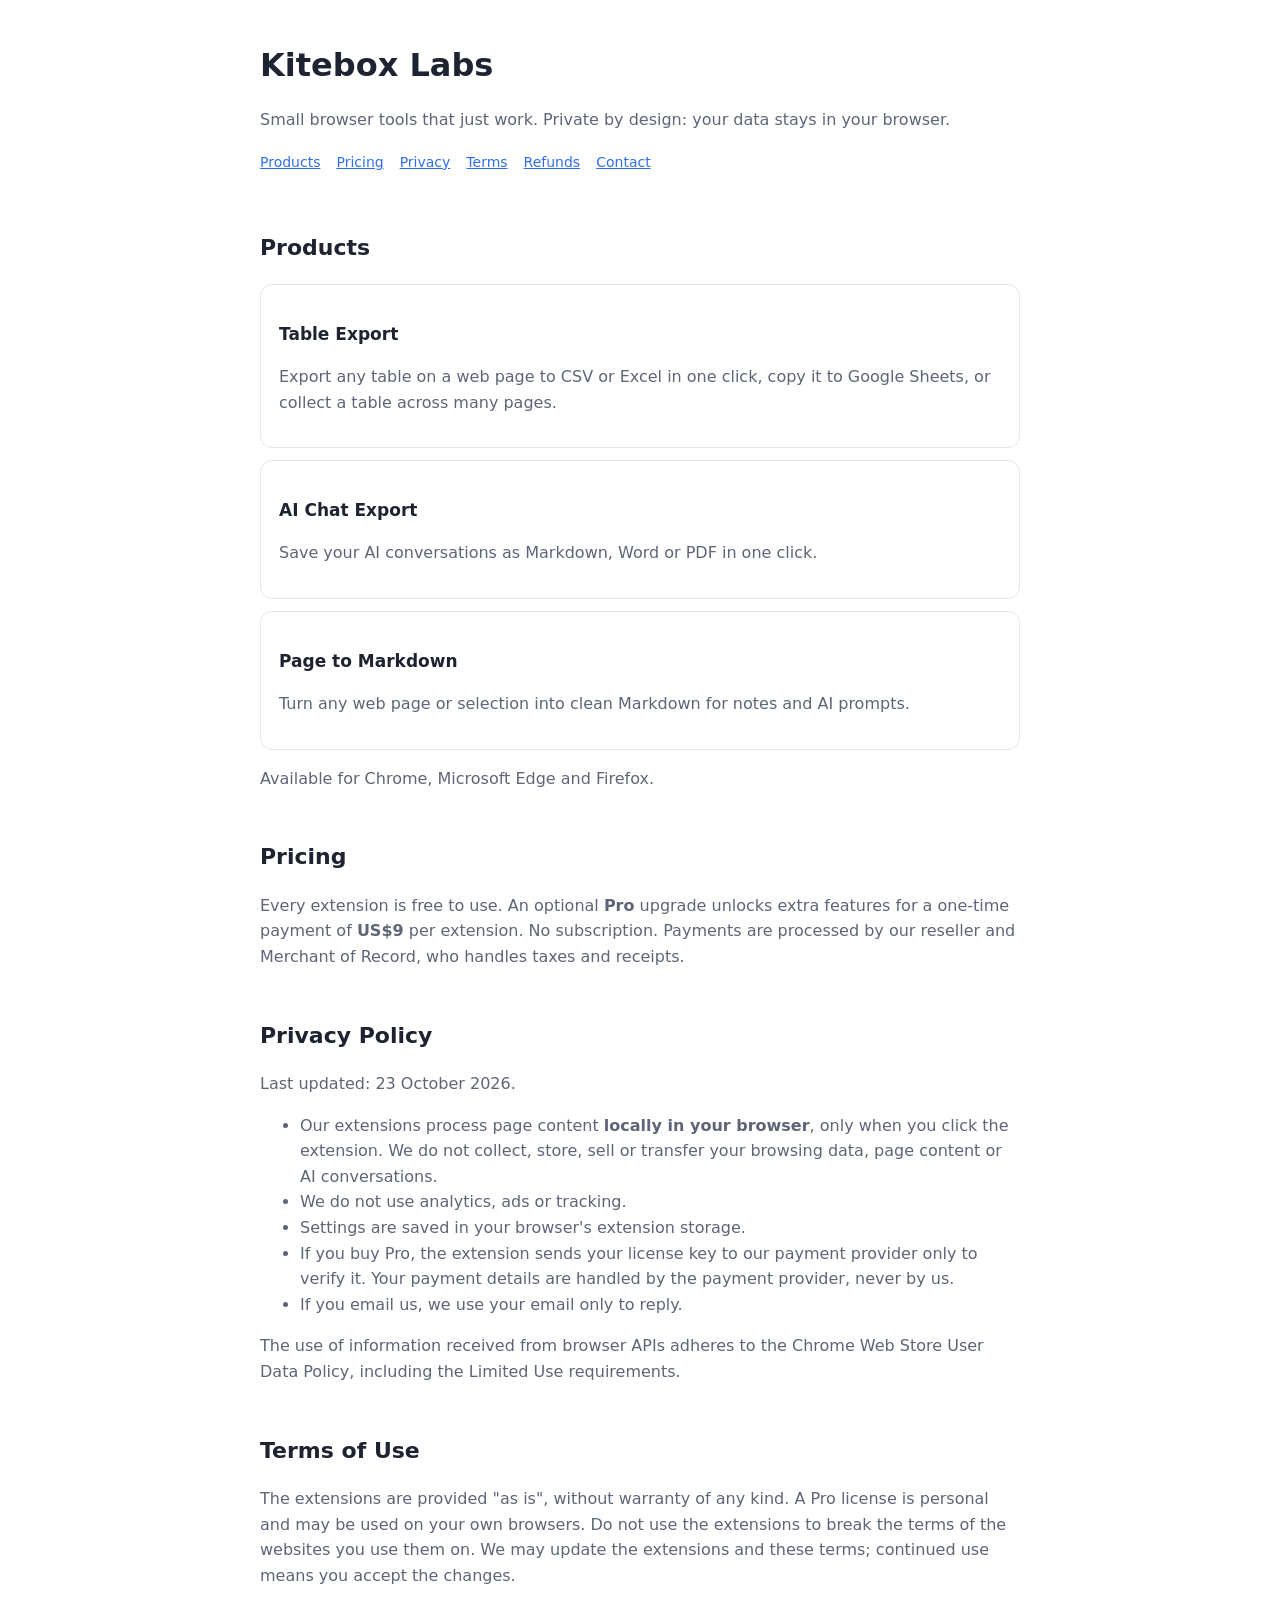
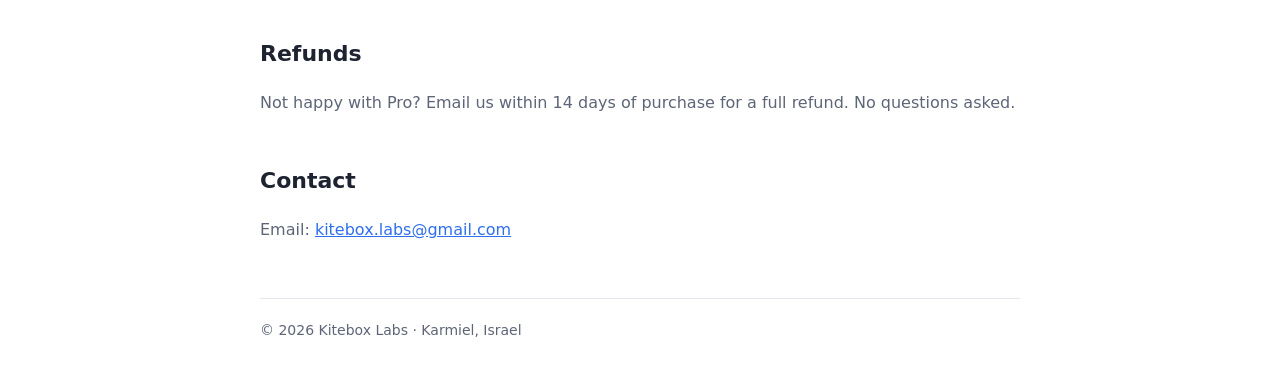
==== index.html @ cab083e5 "Add initial index.html for Kitebox Labs website Initial commit of the index.html file containing the" ====
<!doctype html>
<html lang="en">
<head>
<meta charset="utf-8">
<meta name="viewport" content="width=device-width,initial-scale=1">
<title>Kitebox Labs — small browser tools that just work</title>
<meta name="description" content="Kitebox Labs makes simple, private browser extensions: export tables to Excel, save AI chats, clip pages to Markdown.">
<style>
:root{--bg:#fff;--fg:#1d2330;--mu:#5d6577;--ln:#e4e7ee;--ac:#2f6fed}
@media(prefers-color-scheme:dark){:root{--bg:#14171d;--fg:#e8ebf2;--mu:#9aa2b4;--ln:#2b303b;--ac:#6f9bf7}}
body{margin:0;background:var(--bg);color:var(--fg);font:16px/1.6 system-ui,-apple-system,"Segoe UI",sans-serif}
.w{max-width:760px;margin:0 auto;padding:0 20px}
header{padding:40px 0 8px}h1{font-size:32px;margin:0}h2{margin-top:48px;font-size:22px}h3{margin:20px 0 4px;font-size:17px}
p,li{color:var(--mu)}a{color:var(--ac)}nav a{margin-right:16px;font-size:14px}
.card{border:1px solid var(--ln);border-radius:12px;padding:16px 18px;margin:12px 0}
footer{border-top:1px solid var(--ln);margin-top:56px;padding:20px 0 40px;font-size:14px;color:var(--mu)}
</style>
</head>
<body><div class="w">
<header><h1>Kitebox Labs</h1><p>Small browser tools that just work. Private by design: your data stays in your browser.</p>
<nav><a href="#products">Products</a><a href="#pricing">Pricing</a><a href="#privacy">Privacy</a><a href="#terms">Terms</a><a href="#refunds">Refunds</a><a href="#contact">Contact</a></nav></header>

<h2 id="products">Products</h2>
<div class="card" id="table-export"><h3>Table Export</h3><p>Export any table on a web page to CSV or Excel in one click, copy it to Google Sheets, or collect a table across many pages.</p></div>
<div class="card" id="ai-chat-export"><h3>AI Chat Export</h3><p>Save your AI conversations as Markdown, Word or PDF in one click.</p></div>
<div class="card" id="page-markdown"><h3>Page to Markdown</h3><p>Turn any web page or selection into clean Markdown for notes and AI prompts.</p></div>
<p>Available for Chrome, Microsoft Edge and Firefox.</p>

<h2 id="pricing">Pricing</h2>
<p>Every extension is free to use. An optional <b>Pro</b> upgrade unlocks extra features for a one-time payment of <b>US$9</b> per extension. No subscription. Payments are processed by our reseller and Merchant of Record, who handles taxes and receipts.</p>

<h2 id="privacy">Privacy Policy</h2>
<p>Last updated: 23 October 2026.</p>
<ul>
<li>Our extensions process page content <b>locally in your browser</b>, only when you click the extension. We do not collect, store, sell or transfer your browsing data, page content or AI conversations.</li>
<li>We do not use analytics, ads or tracking.</li>
<li>Settings are saved in your browser's extension storage.</li>
<li>If you buy Pro, the extension sends your license key to our payment provider only to verify it. Your payment details are handled by the payment provider, never by us.</li>
<li>If you email us, we use your email only to reply.</li>
</ul>
<p>The use of information received from browser APIs adheres to the Chrome Web Store User Data Policy, including the Limited Use requirements.</p>

<h2 id="terms">Terms of Use</h2>
<p>The extensions are provided "as is", without warranty of any kind. A Pro license is personal and may be used on your own browsers. Do not use the extensions to break the terms of the websites you use them on. We may update the extensions and these terms; continued use means you accept the changes.</p>

<h2 id="refunds">Refunds</h2>
<p>Not happy with Pro? Email us within 14 days of purchase for a full refund. No questions asked.</p>

<h2 id="contact">Contact</h2>
<p>Email: <a href="mailto:kitebox.labs@gmail.com">kitebox.labs@gmail.com</a></p>

<footer>© 2026 Kitebox Labs · Karmiel, Israel</footer>
</div></body>
</html>
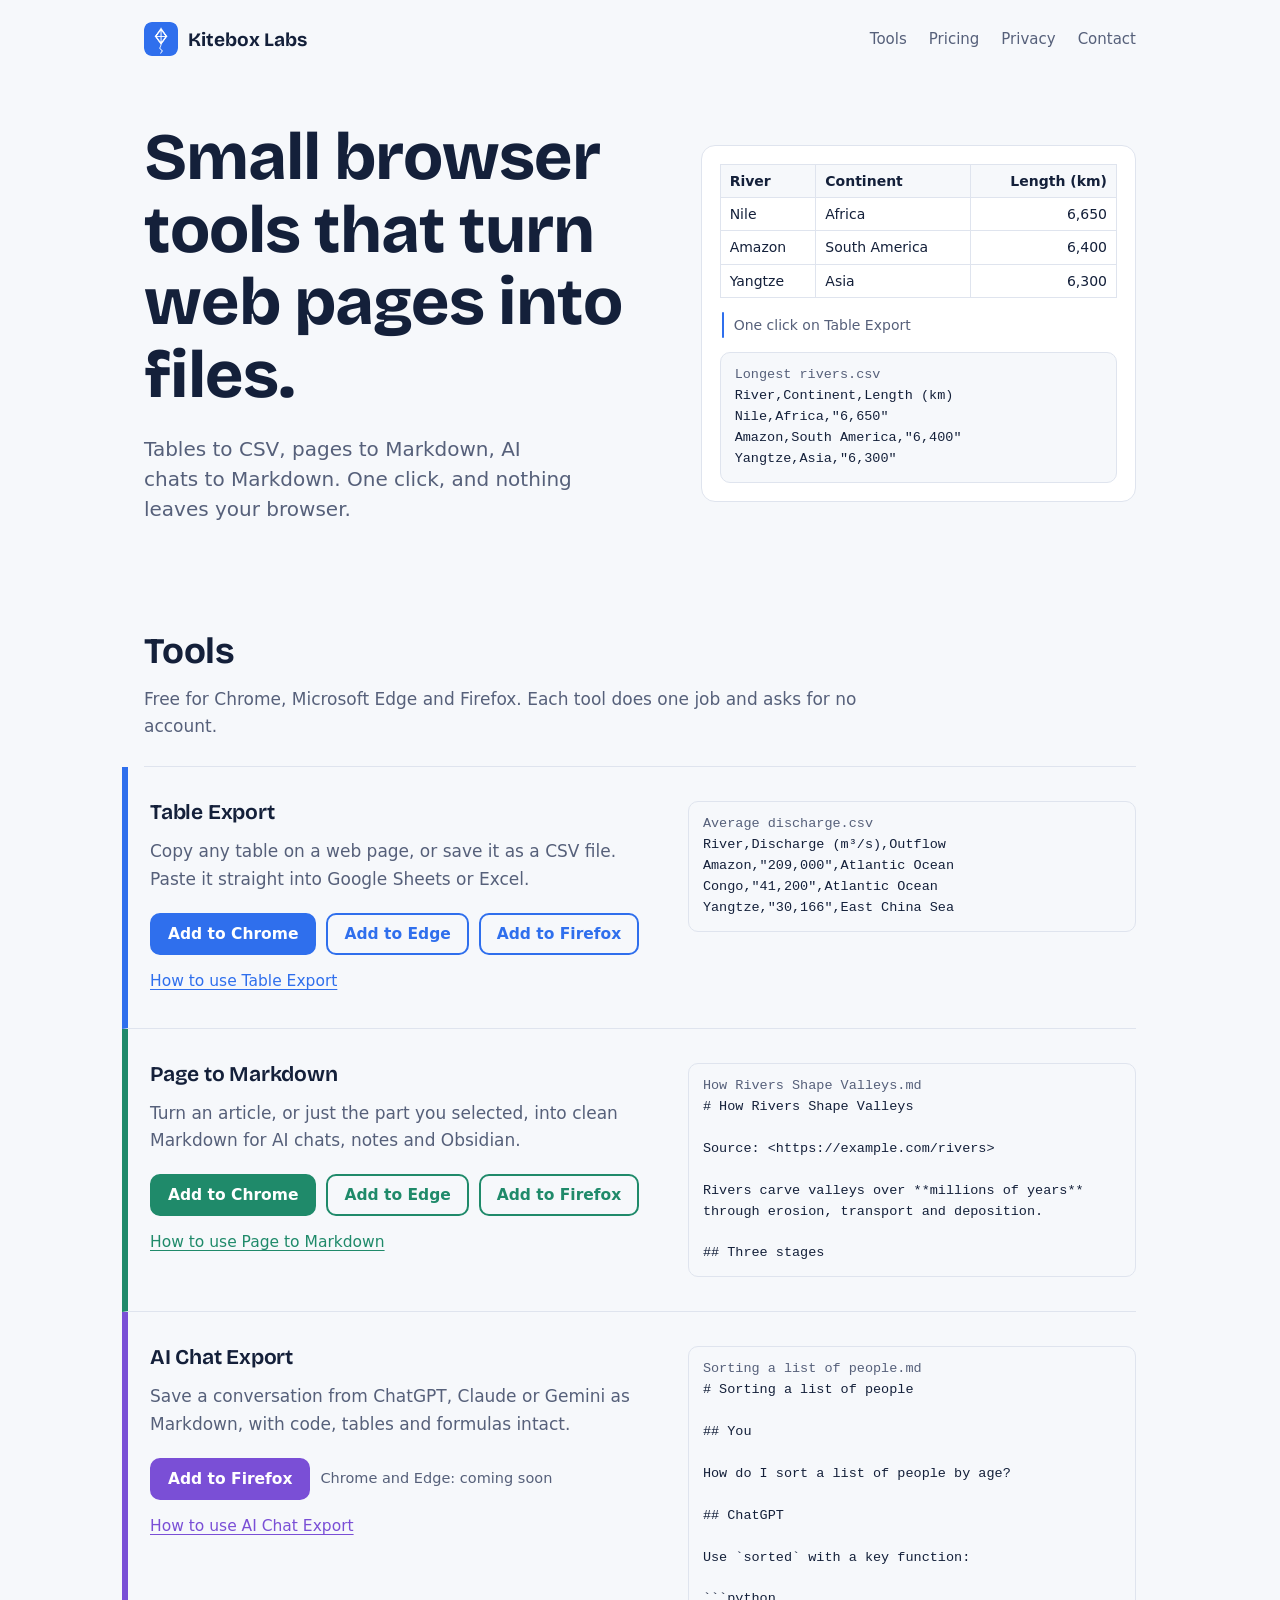
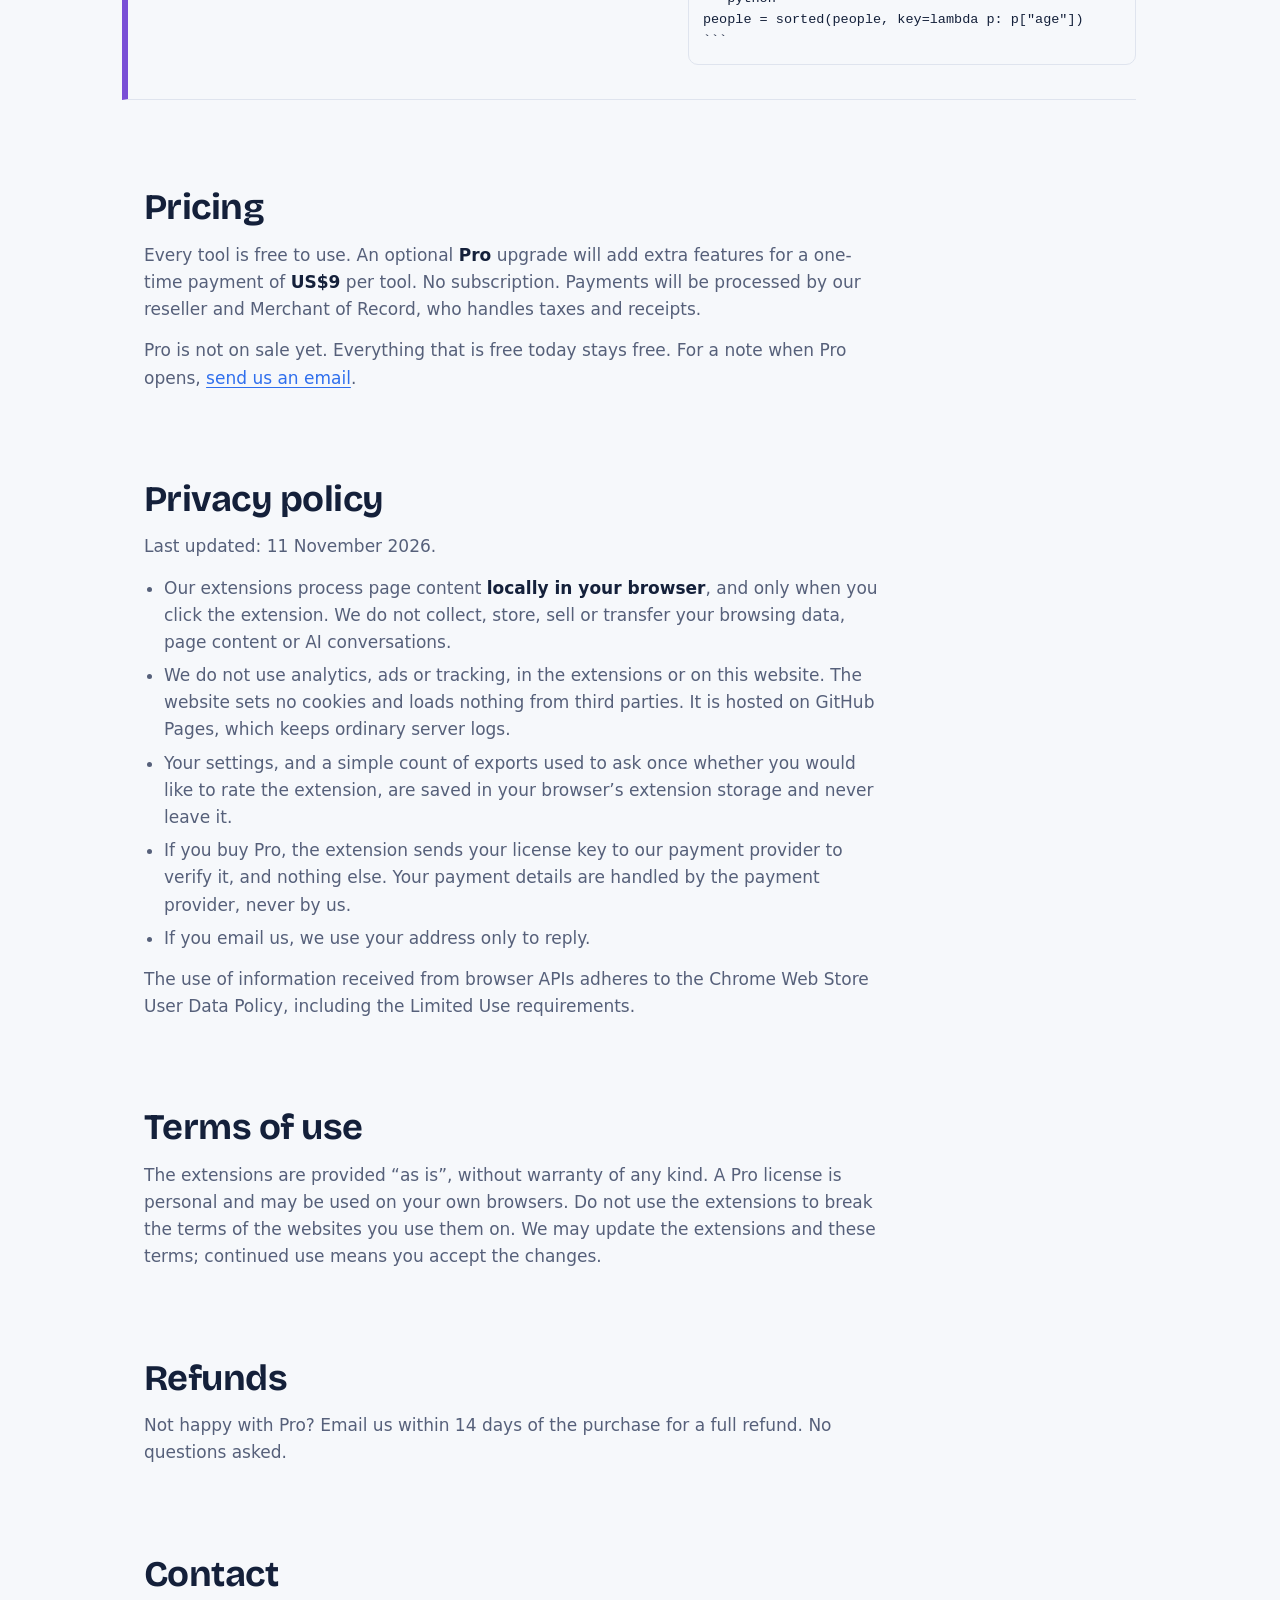
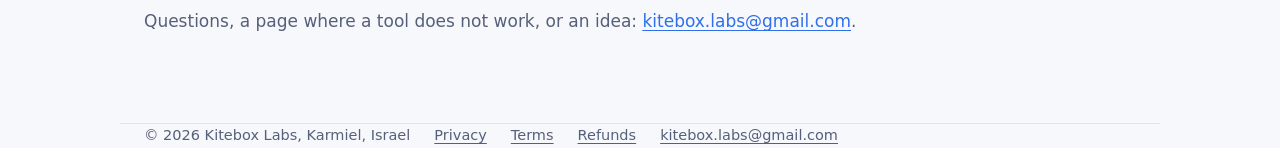
==== commit 5b747898: "Site: tool pages with how-to and FAQ, links to Chrome, Edge and Firefox stores, screenshots Built fr" ====
--- a/index.html
+++ b/index.html
@@ -3,52 +3,131 @@
 <head>
 <meta charset="utf-8">
 <meta name="viewport" content="width=device-width,initial-scale=1">
-<title>Kitebox Labs — small browser tools that just work</title>
-<meta name="description" content="Kitebox Labs makes simple, private browser extensions: export tables to Excel, save AI chats, clip pages to Markdown.">
-<style>
-:root{--bg:#fff;--fg:#1d2330;--mu:#5d6577;--ln:#e4e7ee;--ac:#2f6fed}
-@media(prefers-color-scheme:dark){:root{--bg:#14171d;--fg:#e8ebf2;--mu:#9aa2b4;--ln:#2b303b;--ac:#6f9bf7}}
-body{margin:0;background:var(--bg);color:var(--fg);font:16px/1.6 system-ui,-apple-system,"Segoe UI",sans-serif}
-.w{max-width:760px;margin:0 auto;padding:0 20px}
-header{padding:40px 0 8px}h1{font-size:32px;margin:0}h2{margin-top:48px;font-size:22px}h3{margin:20px 0 4px;font-size:17px}
-p,li{color:var(--mu)}a{color:var(--ac)}nav a{margin-right:16px;font-size:14px}
-.card{border:1px solid var(--ln);border-radius:12px;padding:16px 18px;margin:12px 0}
-footer{border-top:1px solid var(--ln);margin-top:56px;padding:20px 0 40px;font-size:14px;color:var(--mu)}
-</style>
+<title>Kitebox Labs — small browser tools that turn web pages into files</title>
+<meta name="description" content="Free, private browser extensions for Chrome, Edge and Firefox: export web tables to CSV, copy pages as Markdown, save AI chats as Markdown. Everything runs in your browser.">
+<link rel="canonical" href="https://rialvla.github.io/kiteboxlabs/">
+<meta property="og:type" content="website">
+<meta property="og:site_name" content="Kitebox Labs">
+<meta property="og:title" content="Kitebox Labs — small browser tools that turn web pages into files">
+<meta property="og:description" content="Free, private browser extensions for Chrome, Edge and Firefox: export web tables to CSV, copy pages as Markdown, save AI chats as Markdown. Everything runs in your browser.">
+<meta property="og:url" content="https://rialvla.github.io/kiteboxlabs/">
+<meta property="og:image" content="https://rialvla.github.io/kiteboxlabs/assets/logo.png">
+<link rel="icon" href="assets/logo-256.png">
+<link rel="preload" href="assets/bricolage-grotesque.woff2" as="font" type="font/woff2" crossorigin>
+<link rel="stylesheet" href="assets/site.css">
+<script type="application/ld+json">{"@context":"https://schema.org","@type":"Organization","name":"Kitebox Labs","url":"https://rialvla.github.io/kiteboxlabs/","logo":"https://rialvla.github.io/kiteboxlabs/assets/logo.png","email":"kitebox.labs@gmail.com"}</script>
 </head>
-<body><div class="w">
-<header><h1>Kitebox Labs</h1><p>Small browser tools that just work. Private by design: your data stays in your browser.</p>
-<nav><a href="#products">Products</a><a href="#pricing">Pricing</a><a href="#privacy">Privacy</a><a href="#terms">Terms</a><a href="#refunds">Refunds</a><a href="#contact">Contact</a></nav></header>
+<body>
+<header class="top wrap">
+  <a class="brand" href="./"><img src="assets/logo-256.png" width="34" height="34" alt="">Kitebox Labs</a>
+  <nav><a href="./#products">Tools</a><a href="./#pricing">Pricing</a><a href="./#privacy">Privacy</a><a href="./#contact">Contact</a></nav>
+</header>
+<main class="wrap">
+<section class="hero">
+  <div>
+    <h1>Small browser tools that turn web pages into files.</h1>
+    <p>Tables to CSV, pages to Markdown, AI chats to Markdown. One click, and nothing leaves your browser.</p>
+  </div>
+  <div class="proof" aria-label="Example: a table on a web page becomes a CSV file">
+    <table>
+      <tr><th>River</th><th>Continent</th><th>Length (km)</th></tr>
+      <tr><td>Nile</td><td>Africa</td><td>6,650</td></tr>
+      <tr><td>Amazon</td><td>South America</td><td>6,400</td></tr>
+      <tr><td>Yangtze</td><td>Asia</td><td>6,300</td></tr>
+    </table>
+    <div class="turn">One click on Table Export</div>
+    <pre class="file"><b>Longest rivers.csv</b>
+River,Continent,Length (km)
+Nile,Africa,"6,650"
+Amazon,South America,"6,400"
+Yangtze,Asia,"6,300"</pre>
+  </div>
+</section>
 
-<h2 id="products">Products</h2>
-<div class="card" id="table-export"><h3>Table Export</h3><p>Export any table on a web page to CSV or Excel in one click, copy it to Google Sheets, or collect a table across many pages.</p></div>
-<div class="card" id="ai-chat-export"><h3>AI Chat Export</h3><p>Save your AI conversations as Markdown, Word or PDF in one click.</p></div>
-<div class="card" id="page-markdown"><h3>Page to Markdown</h3><p>Turn any web page or selection into clean Markdown for notes and AI prompts.</p></div>
-<p>Available for Chrome, Microsoft Edge and Firefox.</p>
+<h2 id="products">Tools</h2>
+<p>Free for Chrome, Microsoft Edge and Firefox. Each tool does one job and asks for no account.</p>
+<div class="tools">
+<section class="tool t-table" id="table-export">
+  <div>
+    <h3>Table Export</h3>
+    <p>Copy any table on a web page, or save it as a CSV file. Paste it straight into Google Sheets or Excel.</p>
+    <div class="stores"><a class="btn" href="https://chromewebstore.google.com/detail/hhfpalogcbonjkoplmdikkgolelgajjc">Add to Chrome</a><a class="btn alt" href="https://microsoftedge.microsoft.com/addons/detail/emdhohpbhjjjipbeofofnglcaibgfpml">Add to Edge</a><a class="btn alt" href="https://addons.mozilla.org/firefox/addon/kitebox-table-export/">Add to Firefox</a></div>
+    <a class="more" href="./table-export/">How to use Table Export</a>
+  </div>
+  <pre class="file"><b>Average discharge.csv</b>
+River,Discharge (m³/s),Outflow
+Amazon,&quot;209,000&quot;,Atlantic Ocean
+Congo,&quot;41,200&quot;,Atlantic Ocean
+Yangtze,&quot;30,166&quot;,East China Sea</pre>
+</section>
+<section class="tool t-page" id="page-markdown">
+  <div>
+    <h3>Page to Markdown</h3>
+    <p>Turn an article, or just the part you selected, into clean Markdown for AI chats, notes and Obsidian.</p>
+    <div class="stores"><a class="btn" href="https://chromewebstore.google.com/detail/cnmigemglknhhenocihimppigihnjdkp">Add to Chrome</a><a class="btn alt" href="https://microsoftedge.microsoft.com/addons/detail/hfkippdgafjjonhkjkijcbaccekfpifb">Add to Edge</a><a class="btn alt" href="https://addons.mozilla.org/firefox/addon/kitebox-page-to-markdown/">Add to Firefox</a></div>
+    <a class="more" href="./page-to-markdown/">How to use Page to Markdown</a>
+  </div>
+  <pre class="file"><b>How Rivers Shape Valleys.md</b>
+# How Rivers Shape Valleys
+
+Source: &lt;https://example.com/rivers&gt;
+
+Rivers carve valleys over **millions of years**
+through erosion, transport and deposition.
+
+## Three stages</pre>
+</section>
+<section class="tool t-chat" id="ai-chat-export">
+  <div>
+    <h3>AI Chat Export</h3>
+    <p>Save a conversation from ChatGPT, Claude or Gemini as Markdown, with code, tables and formulas intact.</p>
+    <div class="stores"><a class="btn" href="https://addons.mozilla.org/firefox/addon/kitebox-ai-chat-export/">Add to Firefox</a><span class="soon">Chrome and Edge: coming soon</span></div>
+    <a class="more" href="./ai-chat-export/">How to use AI Chat Export</a>
+  </div>
+  <pre class="file"><b>Sorting a list of people.md</b>
+# Sorting a list of people
+
+## You
+
+How do I sort a list of people by age?
+
+## ChatGPT
+
+Use `sorted` with a key function:
+
+```python
+people = sorted(people, key=lambda p: p[&quot;age&quot;])
+```</pre>
+</section>
+</div>
 
 <h2 id="pricing">Pricing</h2>
-<p>Every extension is free to use. An optional <b>Pro</b> upgrade unlocks extra features for a one-time payment of <b>US$9</b> per extension. No subscription. Payments are processed by our reseller and Merchant of Record, who handles taxes and receipts.</p>
+<p>Every tool is free to use. An optional <strong>Pro</strong> upgrade will add extra features for a one-time payment of <strong>US$9</strong> per tool. No subscription. Payments will be processed by our reseller and Merchant of Record, who handles taxes and receipts.</p>
+<p>Pro is not on sale yet. Everything that is free today stays free. For a note when Pro opens, <a href="mailto:kitebox.labs@gmail.com?subject=Notify%20me%20about%20Pro">send us an email</a>.</p>
 
-<h2 id="privacy">Privacy Policy</h2>
-<p>Last updated: 23 October 2026.</p>
-<ul>
-<li>Our extensions process page content <b>locally in your browser</b>, only when you click the extension. We do not collect, store, sell or transfer your browsing data, page content or AI conversations.</li>
-<li>We do not use analytics, ads or tracking.</li>
-<li>Settings are saved in your browser's extension storage.</li>
-<li>If you buy Pro, the extension sends your license key to our payment provider only to verify it. Your payment details are handled by the payment provider, never by us.</li>
-<li>If you email us, we use your email only to reply.</li>
+<h2 id="privacy">Privacy policy</h2>
+<p>Last updated: 11 November 2026.</p>
+<ul class="plain">
+<li>Our extensions process page content <strong>locally in your browser</strong>, and only when you click the extension. We do not collect, store, sell or transfer your browsing data, page content or AI conversations.</li>
+<li>We do not use analytics, ads or tracking, in the extensions or on this website. The website sets no cookies and loads nothing from third parties. It is hosted on GitHub Pages, which keeps ordinary server logs.</li>
+<li>Your settings, and a simple count of exports used to ask once whether you would like to rate the extension, are saved in your browser’s extension storage and never leave it.</li>
+<li>If you buy Pro, the extension sends your license key to our payment provider to verify it, and nothing else. Your payment details are handled by the payment provider, never by us.</li>
+<li>If you email us, we use your address only to reply.</li>
 </ul>
 <p>The use of information received from browser APIs adheres to the Chrome Web Store User Data Policy, including the Limited Use requirements.</p>
 
-<h2 id="terms">Terms of Use</h2>
-<p>The extensions are provided "as is", without warranty of any kind. A Pro license is personal and may be used on your own browsers. Do not use the extensions to break the terms of the websites you use them on. We may update the extensions and these terms; continued use means you accept the changes.</p>
+<h2 id="terms">Terms of use</h2>
+<p>The extensions are provided “as is”, without warranty of any kind. A Pro license is personal and may be used on your own browsers. Do not use the extensions to break the terms of the websites you use them on. We may update the extensions and these terms; continued use means you accept the changes.</p>
 
 <h2 id="refunds">Refunds</h2>
-<p>Not happy with Pro? Email us within 14 days of purchase for a full refund. No questions asked.</p>
+<p>Not happy with Pro? Email us within 14 days of the purchase for a full refund. No questions asked.</p>
 
 <h2 id="contact">Contact</h2>
-<p>Email: <a href="mailto:kitebox.labs@gmail.com">kitebox.labs@gmail.com</a></p>
-
-<footer>© 2026 Kitebox Labs · Karmiel, Israel</footer>
-</div></body>
+<p>Questions, a page where a tool does not work, or an idea: <a href="mailto:kitebox.labs@gmail.com">kitebox.labs@gmail.com</a>.</p>
+</main>
+<footer class="wrap">
+  <span>© 2026 Kitebox Labs, Karmiel, Israel</span>
+  <a href="./#privacy">Privacy</a><a href="./#terms">Terms</a><a href="./#refunds">Refunds</a><a href="mailto:kitebox.labs@gmail.com">kitebox.labs@gmail.com</a>
+</footer>
+</body>
 </html>
--- a/assets/site.css
+++ b/assets/site.css
@@ -0,0 +1,97 @@
+/* Kitebox Labs site. No third-party requests: the one web font is served from this folder. */
+@font-face {
+  font-family: "Bricolage Grotesque";
+  src: url("bricolage-grotesque.woff2") format("woff2");
+  font-weight: 200 800;
+  font-display: swap;
+}
+
+:root {
+  --paper: #f6f8fb; --surface: #ffffff; --ink: #14203a; --muted: #56607a; --rule: #dfe4ee;
+  --kite: #2f6fed; --fern: #1f8a6a; --plum: #7a4fd6; --tool: var(--kite);
+  --head: "Bricolage Grotesque", system-ui, -apple-system, "Segoe UI", sans-serif;
+  --body: system-ui, -apple-system, "Segoe UI", Roboto, sans-serif;
+  --mono: ui-monospace, "SF Mono", Menlo, Consolas, monospace;
+}
+@media (prefers-color-scheme: dark) {
+  :root { --paper: #10141d; --surface: #171c28; --ink: #e9edf6; --muted: #9aa4bb; --rule: #2a3142; --kite: #6f9bf7; --fern: #4cc29a; --plum: #a98bf0; }
+}
+
+* { box-sizing: border-box; }
+html { -webkit-text-size-adjust: 100%; }
+body { margin: 0; background: var(--paper); color: var(--ink); font: 17px/1.6 var(--body); }
+.wrap { max-width: 1040px; margin: 0 auto; padding: 0 24px; }
+a { color: var(--kite); text-underline-offset: 3px; }
+a:focus-visible, .btn:focus-visible { outline: 3px solid var(--kite); outline-offset: 3px; border-radius: 6px; }
+h1, h2, h3 { font-family: var(--head); line-height: 1.1; letter-spacing: -0.015em; margin: 0; }
+h1 { font-size: clamp(38px, 6.2vw, 66px); font-weight: 750; }
+h2 { font-size: clamp(27px, 3.4vw, 36px); font-weight: 700; margin-top: 88px; }
+h3 { font-size: 21px; font-weight: 650; letter-spacing: -0.01em; }
+p, li { color: var(--muted); }
+p { margin: 14px 0 0; max-width: 68ch; }
+strong { color: var(--ink); }
+.t-table { --tool: var(--kite); } .t-page { --tool: var(--fern); } .t-chat { --tool: var(--plum); }
+
+/* Top bar */
+.top { display: flex; align-items: center; gap: 24px; padding-block: 22px; } /* padding-block: keep .wrap's side padding */
+.brand { display: flex; align-items: center; gap: 10px; font: 700 19px var(--head); color: var(--ink); text-decoration: none; margin-right: auto; }
+.brand img { border-radius: 8px; }
+.top nav { display: flex; gap: 22px; flex-wrap: wrap; }
+.top nav a { color: var(--muted); text-decoration: none; font-size: 15px; }
+.top nav a:hover { color: var(--ink); text-decoration: underline; }
+
+/* Hero: the claim on the left, the proof (a table becoming a file) on the right */
+.hero { display: grid; grid-template-columns: minmax(0, 1.15fr) minmax(0, 1fr); gap: 56px; align-items: center; padding: 44px 0 20px; }
+.hero p { font-size: 20px; line-height: 1.5; margin-top: 22px; max-width: 34ch; }
+.proof { background: var(--surface); border: 1px solid var(--rule); border-radius: 14px; padding: 18px; }
+.proof table { border-collapse: collapse; width: 100%; font-size: 14px; }
+.proof th, .proof td { border: 1px solid var(--rule); padding: 5px 9px; text-align: left; color: var(--ink); }
+.proof th { background: var(--paper); }
+.proof td:last-child, .proof th:last-child { text-align: right; font-variant-numeric: tabular-nums; }
+.proof .turn { display: flex; align-items: center; gap: 10px; margin: 14px 2px; font-size: 14px; color: var(--muted); }
+.proof .turn::before { content: ""; width: 2px; height: 26px; background: var(--kite); border-radius: 2px; }
+pre.file { margin: 0; background: var(--paper); border: 1px solid var(--rule); border-radius: 10px; padding: 12px 14px; font: 13.5px/1.55 var(--mono); color: var(--ink); white-space: pre-wrap; overflow-wrap: anywhere; }
+pre.file b { font-weight: 400; color: var(--muted); }
+
+/* Buttons that go to a browser store */
+.stores { display: flex; flex-wrap: wrap; gap: 10px; margin-top: 20px; align-items: center; }
+.btn { display: inline-block; text-decoration: none; font: 600 15.5px var(--body); padding: 10px 16px; border-radius: 10px; background: var(--tool); color: #fff; border: 2px solid var(--tool); }
+.btn:hover { filter: brightness(1.08); }
+.btn.alt { background: transparent; color: var(--tool); }
+.soon { font-size: 14.5px; color: var(--muted); }
+@media (prefers-color-scheme: dark) { .btn { color: #0c1018; } .btn.alt { color: var(--tool); } }
+
+/* Tools: one row each; the colour bar says which tool, the file sample says what you get */
+.tools { margin-top: 26px; border-top: 1px solid var(--rule); }
+.tool { display: grid; grid-template-columns: minmax(0, 1fr) minmax(0, 0.9fr); gap: 40px; padding: 34px 0 34px 22px; border-bottom: 1px solid var(--rule); border-left: 6px solid var(--tool); margin-left: -22px; scroll-margin-top: 16px; }
+.tool .more { display: inline-block; margin-top: 14px; font-size: 15.5px; color: var(--tool); }
+.tool pre.file { align-self: start; }
+
+/* Tool pages */
+.lead { font-size: 20px; line-height: 1.5; max-width: 60ch; margin-top: 20px; }
+.page-head { padding: 34px 0 6px; border-left: 6px solid var(--tool); padding-left: 22px; margin-left: -22px; }
+.shots { display: grid; grid-template-columns: 1fr; gap: 16px; margin-top: 40px; }
+.shots img { width: 100%; height: auto; display: block; border-radius: 12px; border: 1px solid var(--rule); }
+.shots .small { display: grid; grid-template-columns: 1fr 1fr; gap: 16px; }
+ol.steps { margin: 18px 0 0; padding-left: 22px; max-width: 68ch; }
+ol.steps li { margin: 8px 0; padding-left: 4px; }
+ul.plain { margin: 14px 0 0; padding-left: 20px; max-width: 68ch; }
+ul.plain li { margin: 6px 0; }
+.two { display: grid; grid-template-columns: 1fr 1fr; gap: 40px; margin-top: 8px; }
+.two h3 { margin-top: 28px; }
+dl.faq { margin: 12px 0 0; max-width: 72ch; }
+dl.faq dt { font: 650 19px var(--head); color: var(--ink); margin-top: 26px; }
+dl.faq dd { margin: 6px 0 0; color: var(--muted); }
+.others { display: flex; flex-wrap: wrap; gap: 10px 28px; margin-top: 16px; }
+
+main.wrap { padding-bottom: 88px; } /* main.wrap, not main: .wrap sets padding too and would win */
+footer { border-top: 1px solid var(--rule); padding-block: 26px 48px; font-size: 14.5px; color: var(--muted); display: flex; flex-wrap: wrap; gap: 8px 24px; }
+footer a { color: var(--muted); }
+
+@media (max-width: 820px) {
+  .hero, .tool, .two { grid-template-columns: 1fr; gap: 26px; }
+  .hero { padding-top: 20px; }
+  h2 { margin-top: 64px; }
+  .shots .small { grid-template-columns: 1fr; }
+  .top { flex-wrap: wrap; gap: 10px 24px; }
+}
